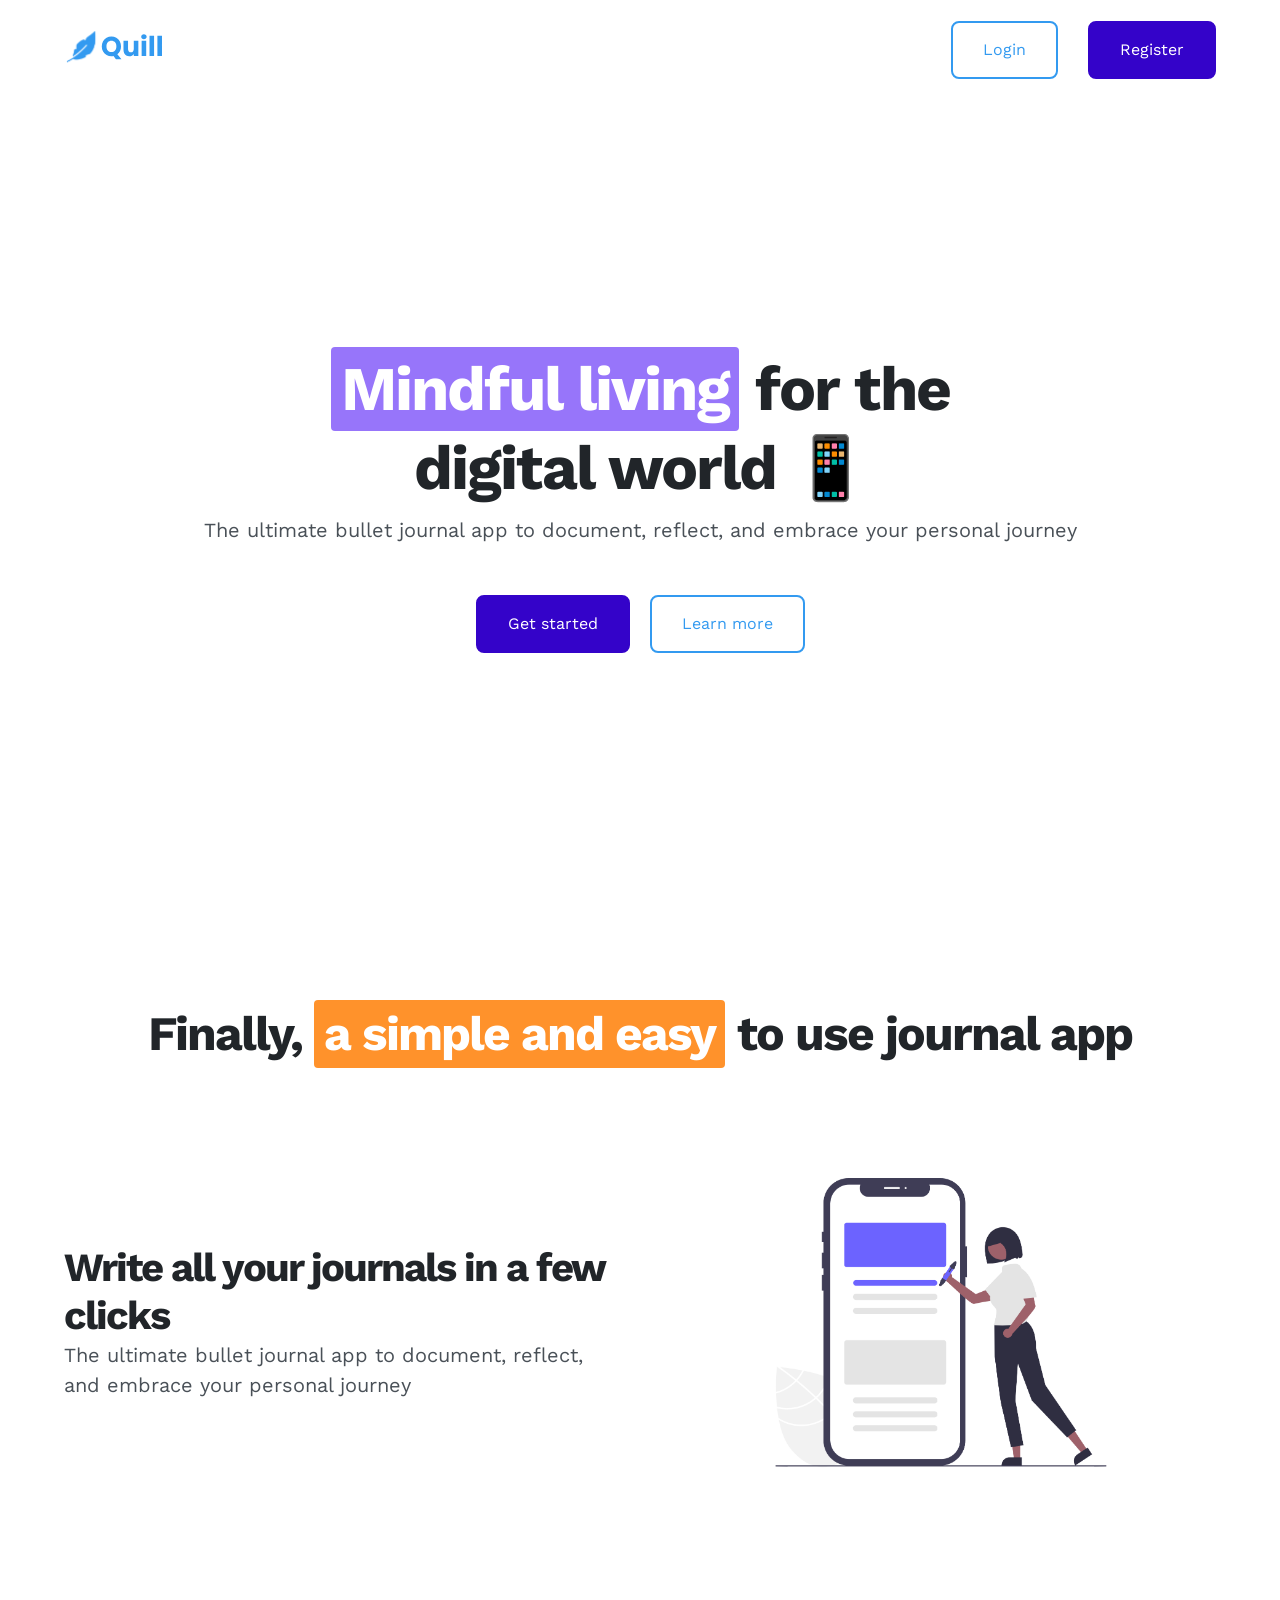
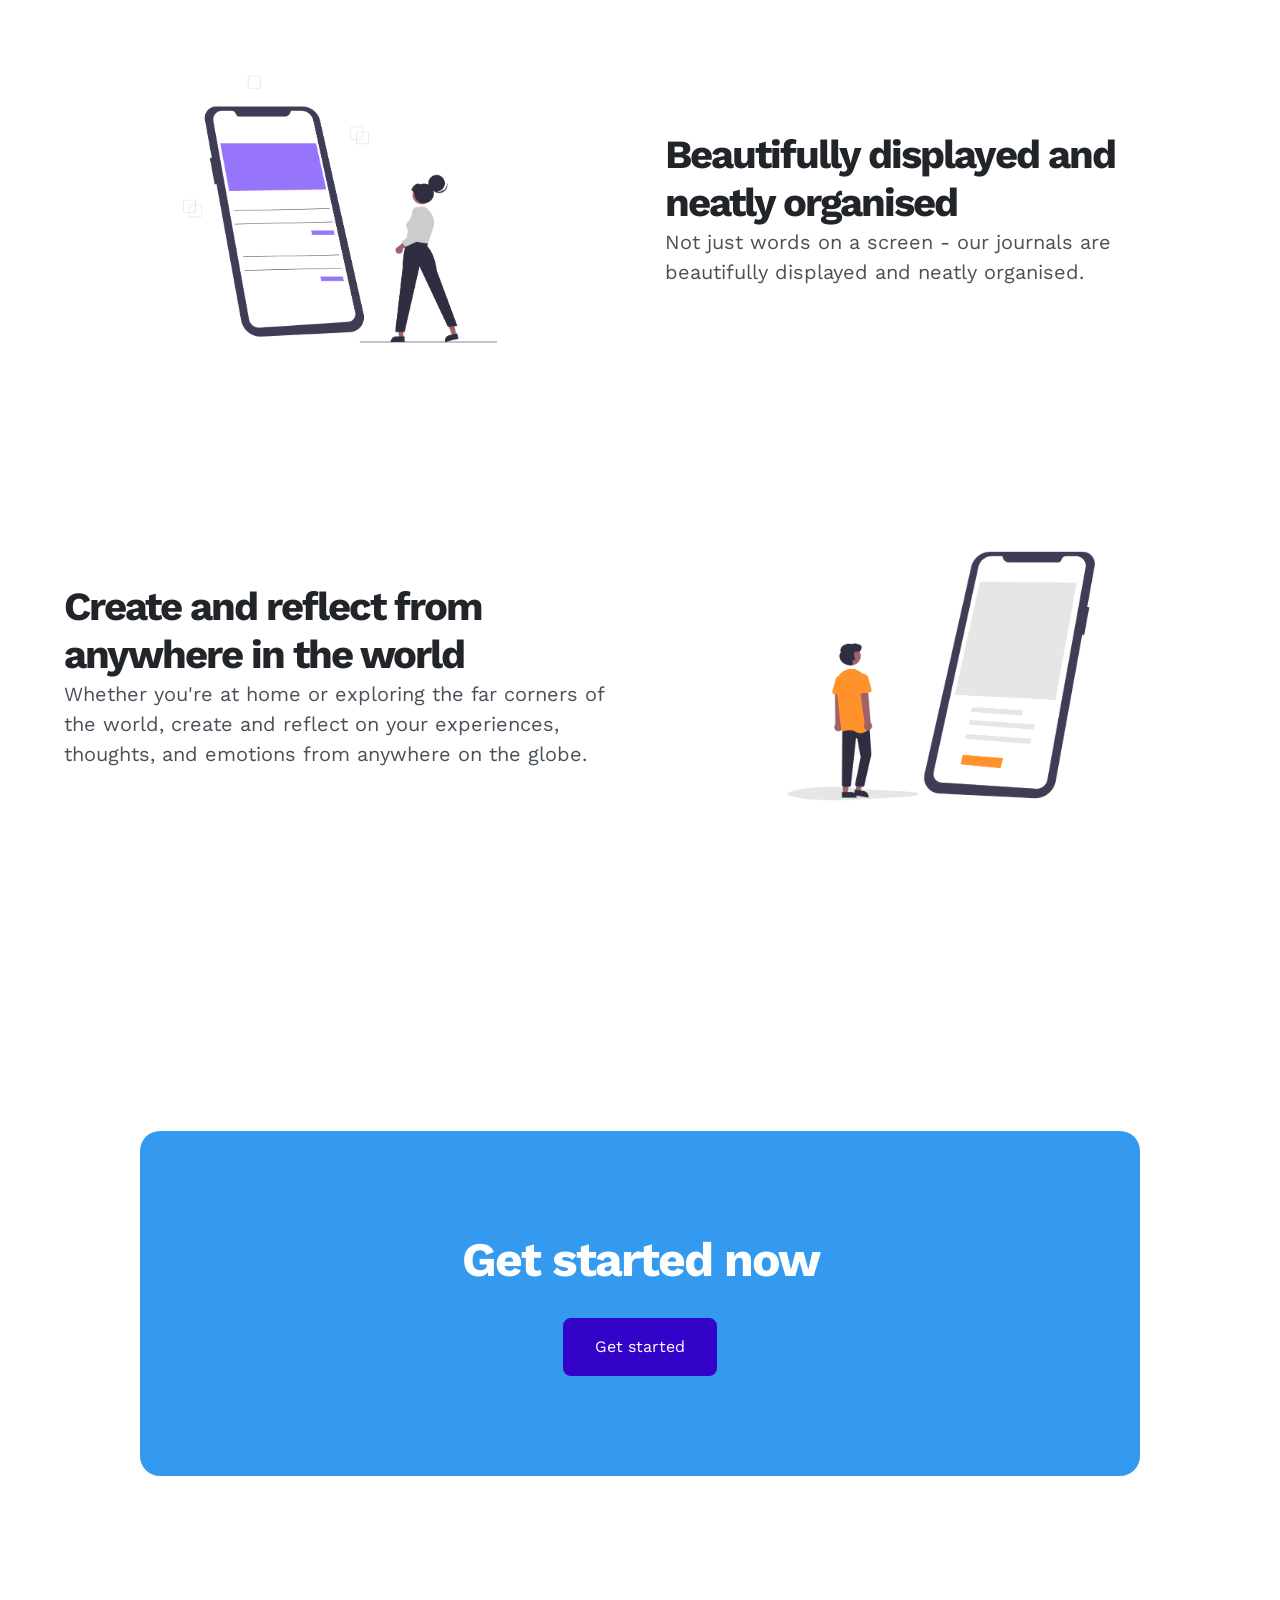
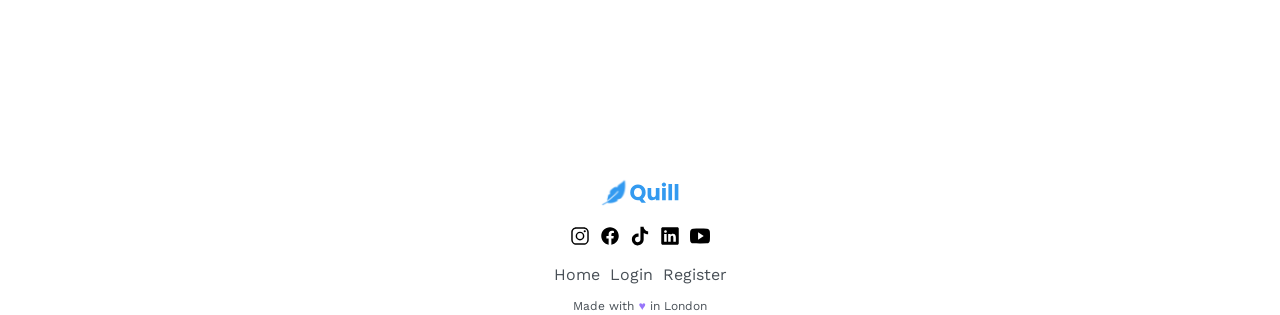
==== index.html @ ad600fb1 "Add files via upload" ====
<!DOCTYPE html>
<html lang="en">
<head>
    <meta charset="UTF-8">
    <meta name="viewport" content="width=device-width, initial-scale=1.0">
    <link rel="preconnect" href="https://fonts.googleapis.com">
    <link rel="preconnect" href="https://fonts.gstatic.com" crossorigin>
    <link href="https://fonts.googleapis.com/css2?family=Inter:ital,opsz,wght@0,14..32,100..900;1,14..32,100..900&family=Momo+Signature&family=Stack+Sans+Headline:wght@200..700&family=Work+Sans:ital,wght@0,100..900;1,100..900&display=swap" rel="stylesheet">
    <link rel="stylesheet" href="styles.css">
    <link rel="stylesheet" href="queries.css">
    <title>Quill</title>
</head>
<body>
    <div class="container">
        <header>
            <!-- NAVIGATION -->
            <nav class="navbar">
                <a href="index.html"><img class="logo-md" src="images/quill.svg" alt="quill logo"></a>
                <ul class="nav-btn-container">
                    <li><a class="btn btn-primary-outline" href="./login.html" id="login-link">Login</a></li>
                    <li><a class="btn btn-secondary" href="register.html" id="register-link">Register</a></li>
                </ul>
            </nav>
            


            <!-- HERO SECTION -->
            <section class="hero-section">
                <h1 class="hero-heading" id="main-title"><span class="highlight highlight-secondary">Mindful living</span> for the <br class="hero-heading-break"> digital world 📱</h1>
                <p class="hero-paragraph">The ultimate bullet journal app to document, reflect, and embrace your personal journey</p>
                <ul class="hero-btn-container">
                    <li><a class="btn btn-secondary" href="register.html">Get started</a></li>
                    <li><a class="btn btn-primary-outline" href="#features">Learn more</a></li>
                </ul>
            </section>
        </header>
        
        <main>
            <!-- FEATURES SECTION -->
            <section class="feature-section">
                <h2 class="feature-main-heading" id="features">Finally, <span class="highlight highlight-tertiary">a simple and easy</span> to use journal app</h2>
                <div class="features-grid-container">
                    <div>
                        <h3 class="feature-headings">Write all your journals in a few clicks</h3>
                        <p>The ultimate bullet journal app to document, reflect, and embrace your personal journey</p>
                    </div>
                    <img class="feature-img" src="images/feature-1.png" alt="simple online journaling">
                    <div>
                        <h3 class="feature-headings">Beautifully displayed and neatly organised</h3>
                        <p>Not just words on a screen - our journals are beautifully displayed and neatly organised.</p>
                    </div>
                    <img class="feature-img feature-img-swap-order" src="images/features-2.png" alt="beautifully displayed journals">
                    <div>
                        <h3 class="feature-headings">Create and reflect from anywhere in the world</h3>
                        <p>Whether you're at home or exploring the far corners of the world, create and reflect on your experiences, thoughts, and emotions from anywhere on the globe.</p>
                    </div>
                    <img class="feature-img" src="images/features-3.png" alt="create journal anywhere">
                </div>
            </section>
            
            <!-- CTA SECTION -->
            <section class="cta-section">
                <div class="cta-card">
                    <h2 class="cta-heading">Get started now</h2>
                    <a class="btn btn-secondary" href="register.html">Get started</a>
                </div>
            </section>
        </main>

        <!-- FOOTER -->
        <footer class="footer">
            <a href="index.html"><img class="logo-sm" src="images/quill.svg" alt="quill logo"></a>
            <ul class="footer-btn-container">
                <li><a href="https://www.instagram.com/"><img class="social-icons" src="images/instagram.svg" alt="instagram logo"></a></li>
                <li><a href="https://www.facebook.com/"><img class="social-icons" src="images/facebook (1).svg" alt="facebook logo"></a></li>
                <li><a href="https://www.tiktok.com/"><img class="social-icons" src="images/tiktok.svg" alt="tiktok logo"></a></li>
                <li><a href="https://www.linkedin.com/"><img class="social-icons" src="images/linkedin.svg" alt="linkedin logo"></a></li>
                <li><a href="https://www.youtube.com/"><img class="social-icons" src="images/youtube.svg" alt="youtube logo"></a></li>
            </ul>
            <ul class="footer-anchor">
                <li><a href="index.html">Home</a></li>
                <li><a href="login.html">Login</a></li>
                <li><a href="register.html">Register</a></li>
            </ul>
            <p class="small-text">Made with <span class="footer-emoji">♥︎</span> in London</p> 
        </footer>
    </div>
    
    
</body>
</html>
---- styles.css ----
/* --------------------------- GLOBAL STYLES ---------------------------*/
/* ------- FONTS SIZE ------- */
:root {
    --text-sm: 1.2rem;
    --text-base: 1.6rem;
    --text-paragraph: 2rem;
    --text-h5: 2.4rem;
    --text-h4: 3.2rem;
    --text-h3: 4rem;
    --text-h2: 4.8rem;
    --text-h1: 6.2rem;

    /* FONTS WEIGHT */
    --font-weight-normal: 400;
    --font-weight-bold: 700;

    /* LINE HEIGHT */
    --line-height-tight: 1.2;
    --line-height-normal: 1.5;

    /* LETTER SPACING */
    --letter-spacing-tight: -2px;

    /* FONT FAMILY */
    --font-family: "Work Sans", sans-serif;

    /* COLOURS */
    --primary-base: #339af0;
    --primary-tint: #d0ebff;
    --primary-shade: #1c7ed6;
    --secondary-base: #9775fa;
    --secondary-tint: #e5dbff;
    --secondary-shade: #7048e8;
    --tertiary-base: #ff922b;
    --tertiary-tint: #ffe8cc;
    --tertiary-shade: #f76707;
    --grey-base: #495057;
    --grey-tint: #f1f3f5;
    --grey-shade: #212529;
    --white: #ffffff;
    --black: #000000;

    /* MISCELLANEOUS */
    --nav-height: 100px;
}

* {
    box-sizing: border-box;
    margin: 0;
    padding: 0;
}

html {
    font-size: 62.5%;
}

body {
    font-family: var(--font-family);
    font-weight: var(--font-weight-normal);
    line-height: var(--line-height-normal);
    color: var(--grey-base);
}

.container {
    max-width: 1200px;
    width: 90%;
    margin: 0 auto;
}

h1, h2, h3, h4, h5 {
    font-weight: var(--font-weight-bold);
    line-height: var(--line-height-tight);
    letter-spacing: var(--letter-spacing-tight);
    color: var(--grey-shade);
}

h1 {
    font-size: var(--text-h1);
}

h2 {
    font-size: var(--text-h2);
}

h3 {
    font-size: var(--text-h3);
}

h4 {
    font-size: var(--text-h4);
}

h5 {
    font-size: var(--text-h5);
}

p { 
    font-size: var(--text-paragraph);
}

a {
    text-decoration: none;
    font-size: var(--text-base);
    display: inline-block;
}

a:link, a:visited, a:hover, a:active {
    color: var(--grey-base);
}

ul {
    list-style: none;
}

span {
    display: inline-block;
}

.small-text {
    font-size: var(--text-sm);
}


/* --------------------------- COMPONENTS ---------------------------*/

.btn {
    font-size: var(--text-base);
    text-decoration: none;
    padding: 1.5rem 3rem;
    border-radius: 8px;
}

.btn-primary:link, .btn-primary:visited {
    color: var(--white);
    background-color: var(--primary-base);
    border: 2px solid var(--primary-base);
}

.btn-primary-outline:link, .btn-primary-outline:visited {
    color: var(--primary-base);
    background-color: var(--white);
    border: 2px solid var(--primary-base);
}

.btn-primary-outline:hover, .btn-primary-outline:active {
    color: var(--primary-base);
    background-color: var(--white);
    border: 2px solid var(--primary-base);
}

.btn-secondary:link, .btn-primary:visited {
    color: var(--white);
    background-color: var(--secondary-base);
    border: 2px solid var(--secondary-base);
}

.btn-secondary:hover, .btn-primary:active {
    color: var(--white);
    background-color: var(--secondary-shade);
    border: 2px solid var(--secondary-shade);
}

.btn-primary:hover, .btn-primary:active {
    color: var(--white);
    background-color: var(--primary-base);
    border: 2px solid var(--primary-shade);
}

.btn-secondary:link, .btn-secondary:visited {
    color: #ffffff;
    background-color: #3403c9;
    border: 2px solid #3403c9
}

.btn-secondary:hover, .btn-secondary:active {
    color: #ffffff;
    background-color: #4322a7;
    border: 2px solid #4322a7;
}

.highlight {
    color: var(--white);
    padding: 0.5rem 1rem;
    border-radius: 4px;
}

.highlight-primary {
    background-color: var(--primary-base);
}

.highlight-secondary {
    background-color: var(--secondary-base);
}

.highlight-tertiary {
    background-color: var(--tertiary-base);
}

.logo-md {
    width: 100px;
}

.logo-sm {
    width: 80px;
}

/* --------------------------- SECTIONS ---------------------------*/


/* --------- NAVBAR --------- */

.navbar {
    height: var(--nav-height);
    display: flex;
    justify-content: space-between;
    align-items: center;
}

.nav-btn-container {
    display: flex;
    gap: 3rem;
}

/* --------- HERO SECTIONS --------- */

.hero-section {
    height: calc(100vh - var(--nav-height));
    min-height: 400px;
    margin-bottom: 10rem;
    display: flex;
    flex-direction: column;
    justify-content: center;
    align-items: center;
}

.hero-heading {
    margin-bottom: 1rem;
    text-align: center;
}

.hero-paragraph {
    margin-bottom: 5rem;
    text-align: center;
}

.hero-btn-container {
    display: flex;
    gap: 2rem;
}

/* --------- FEATURE SECTIONS --------- */

.feature-section {
    margin-bottom: 30rem;
}

.feature-main-heading {
    text-align: center;
    margin-bottom: 8rem;
}

.features-grid-container {
    display: grid;
    grid-template-columns: repeat(2, 1fr);
    row-gap: 15rem;
    column-gap: 5rem;
    justify-items: center;
    align-items: center;
}
.feature-img {
    max-width: 400px;
    width: 100%;
}

.feature-img-swap-order {
    grid-row: 2 / 3;
    grid-column: 1 / 2;
}

/* --------- CTA SECTIONS --------- */

.cta-section {
    margin-bottom: 30rem;
    display: flex;
    justify-content: center;
}

.cta-heading{
    margin-bottom: 3rem;
    color: var(--white);
}
.cta-card {
    text-align: center;
    background-color: var(--primary-base);
    max-width: 1000px;
    width: 100%;
    padding: 10rem 20rem;
    border-radius: 20px;
}
/* --------- FOOTER --------- */

.footer {
    align-items: center;
    display: flex;
    flex-direction: column;
    gap: 1rem;
}

.footer-btn-container {
    display: flex;
    gap: 1rem;
}

.footer-anchor {
    display: flex;
    gap: 1rem
}

.social-icons {
    width: 20px;
}

.footer-emoji {
    color: var(--secondary-base);
}
---- queries.css ----
/* LG - SMALL LAPTOPS: 1024px - 1280px */

@media (max-width: 72rem) {
    /* 1150px / 16px = 72rem */
    /* 72rem x 16px = 1152px */

    html {
        font-size: 56.25%;
        /* 9px / 16px = 56.25% */
    }

    .features-grid-container {
        column-gap: 2rem;
    }

    .cta-section {
        margin-bottom: 20rem;
    }
}

/* MD - TABLETS: 768px - 1024px */

@media (max-width: 51rem) {
    /* 815px / 16px = 51rem */
    /* 51rem x 16px = 816px */

    html {
        font-size: 50%;
        /* 8px / 16px = 50% */
    }
}   

/* SM - PHONE LANDSCAPE: 576px - 768px */

@media (max-width: 43rem) {
    /* 680px / 16px = 43rem */
    /* 43rem x 16px = 688px */

    html {
        font-size: 43.75%;
        /* 7px / 16px = 43.75% */
    }

    .cta-card {
        padding: 8rem 16rem;
    }

    .features-section {
        margin-bottom: 20rem;
    }

    .features-grid-container {
        row-gap: 5rem;
        column-gap: 0.5rem;
    }
}   

/* XS - PHONE PORTRAINT:  < 576px */

@media (max-width: 34rem) {
    /* 530px / 16px = 34rem */
    /* 34rem x 16px = 544px */

    html {
        font-size: 37.5%;
        /* 6px / 16px = 37.5% */
    }

    .hero-heading-break {
        display: none;
    }

    .hero-section {
        height: auto;
    }

    .features-grid-container {
        grid-template-columns: 1fr;
    }

    .feature-img-swap-order {
        grid-row: auto;
        grid-column: auto; 
    }

    .cta-card {
        padding: 8rem 6rem;
    }
}
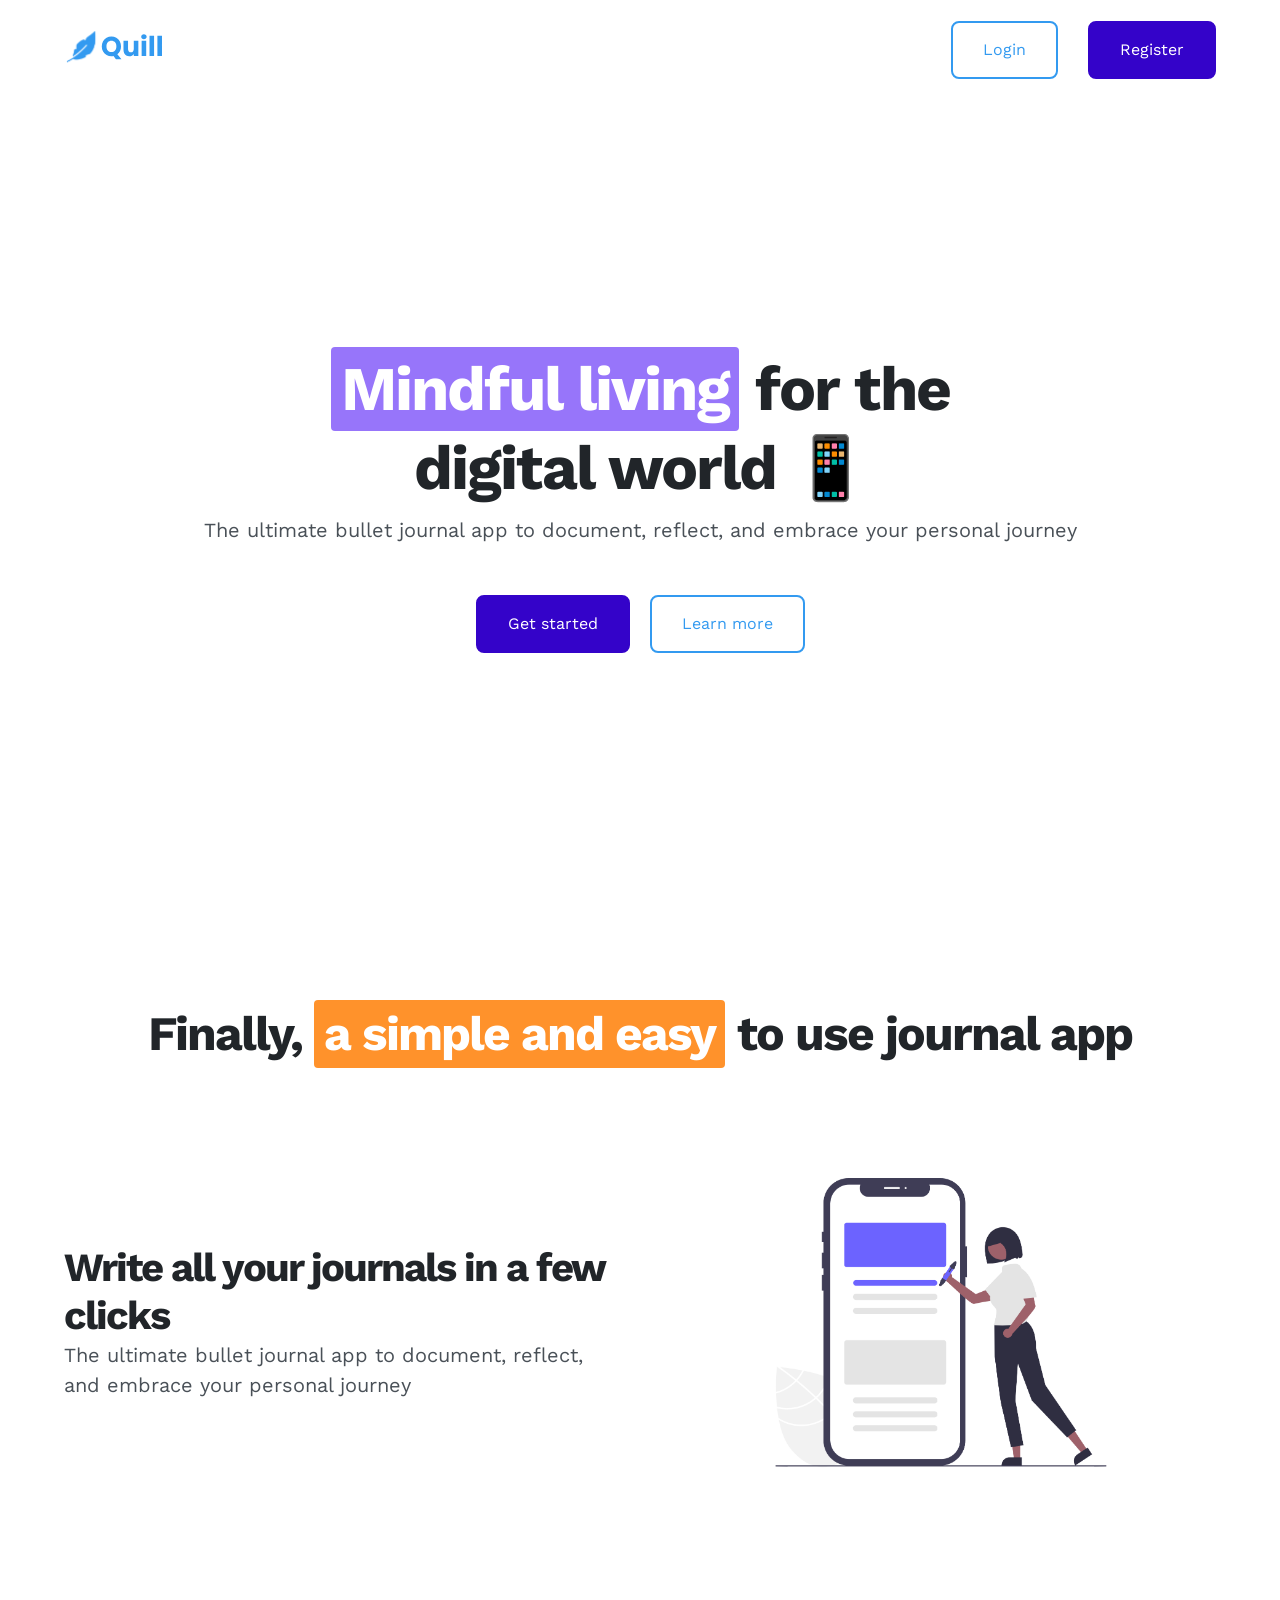
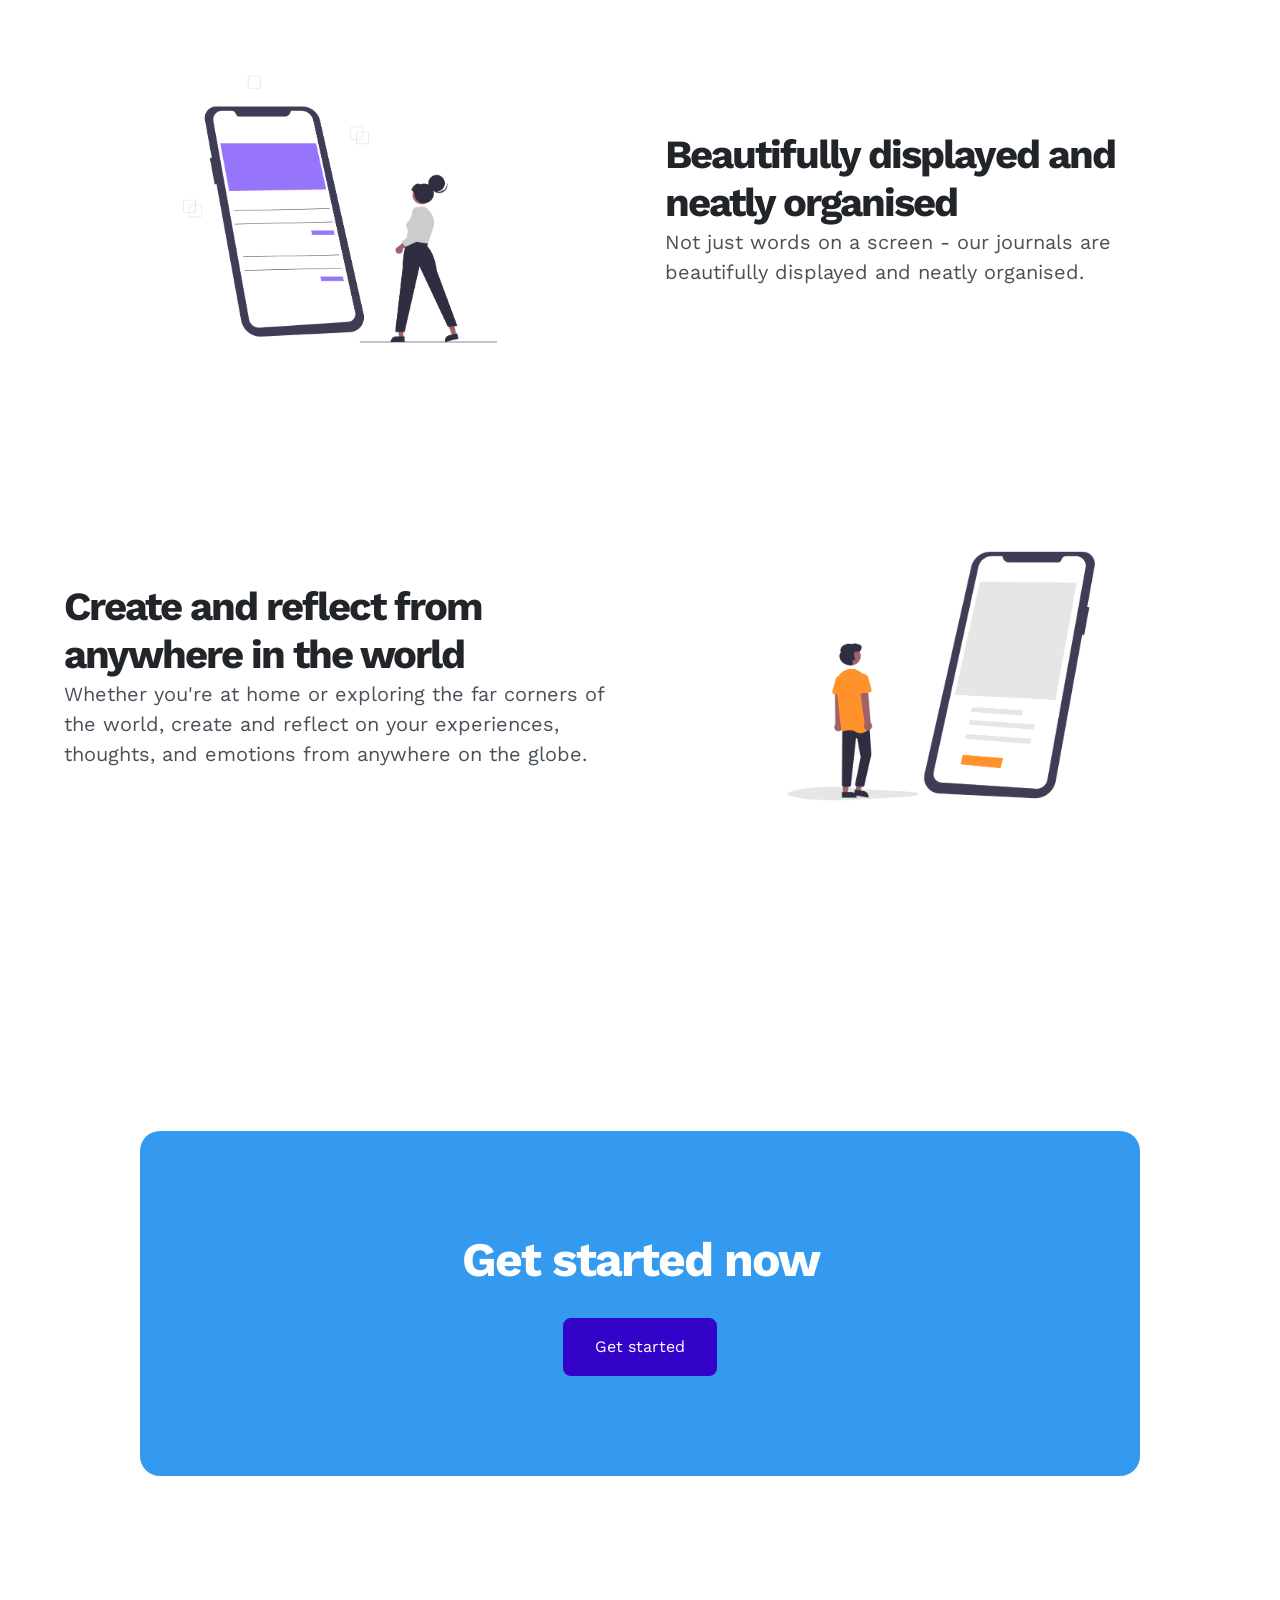
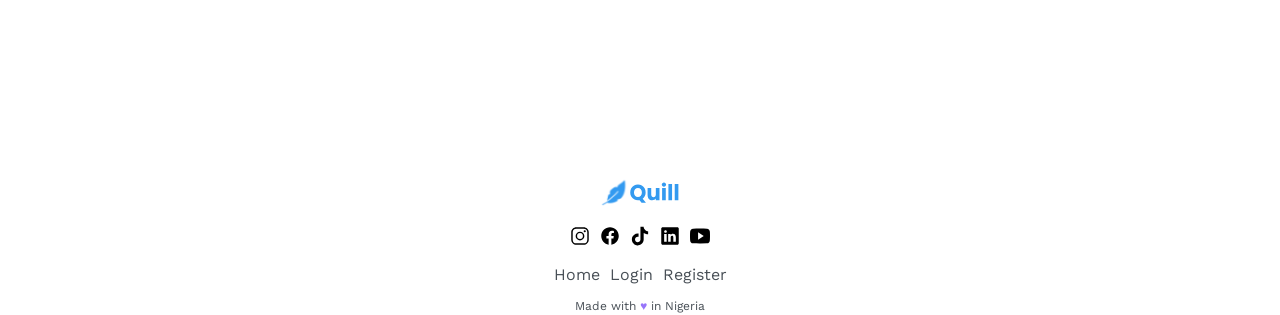
==== commit 20e793b8: "Revise index.html structure and content Updated the index.html file with new content and structure." ====
--- a/index.html
+++ b/index.html
@@ -82,10 +82,11 @@
                 <li><a href="login.html">Login</a></li>
                 <li><a href="register.html">Register</a></li>
             </ul>
-            <p class="small-text">Made with <span class="footer-emoji">♥︎</span> in London</p> 
+            <p class="small-text">Made with <span class="footer-emoji">♥︎</span> in Nigeria</p> 
         </footer>
     </div>
     
     
 </body>
-</html>+
+</html>
